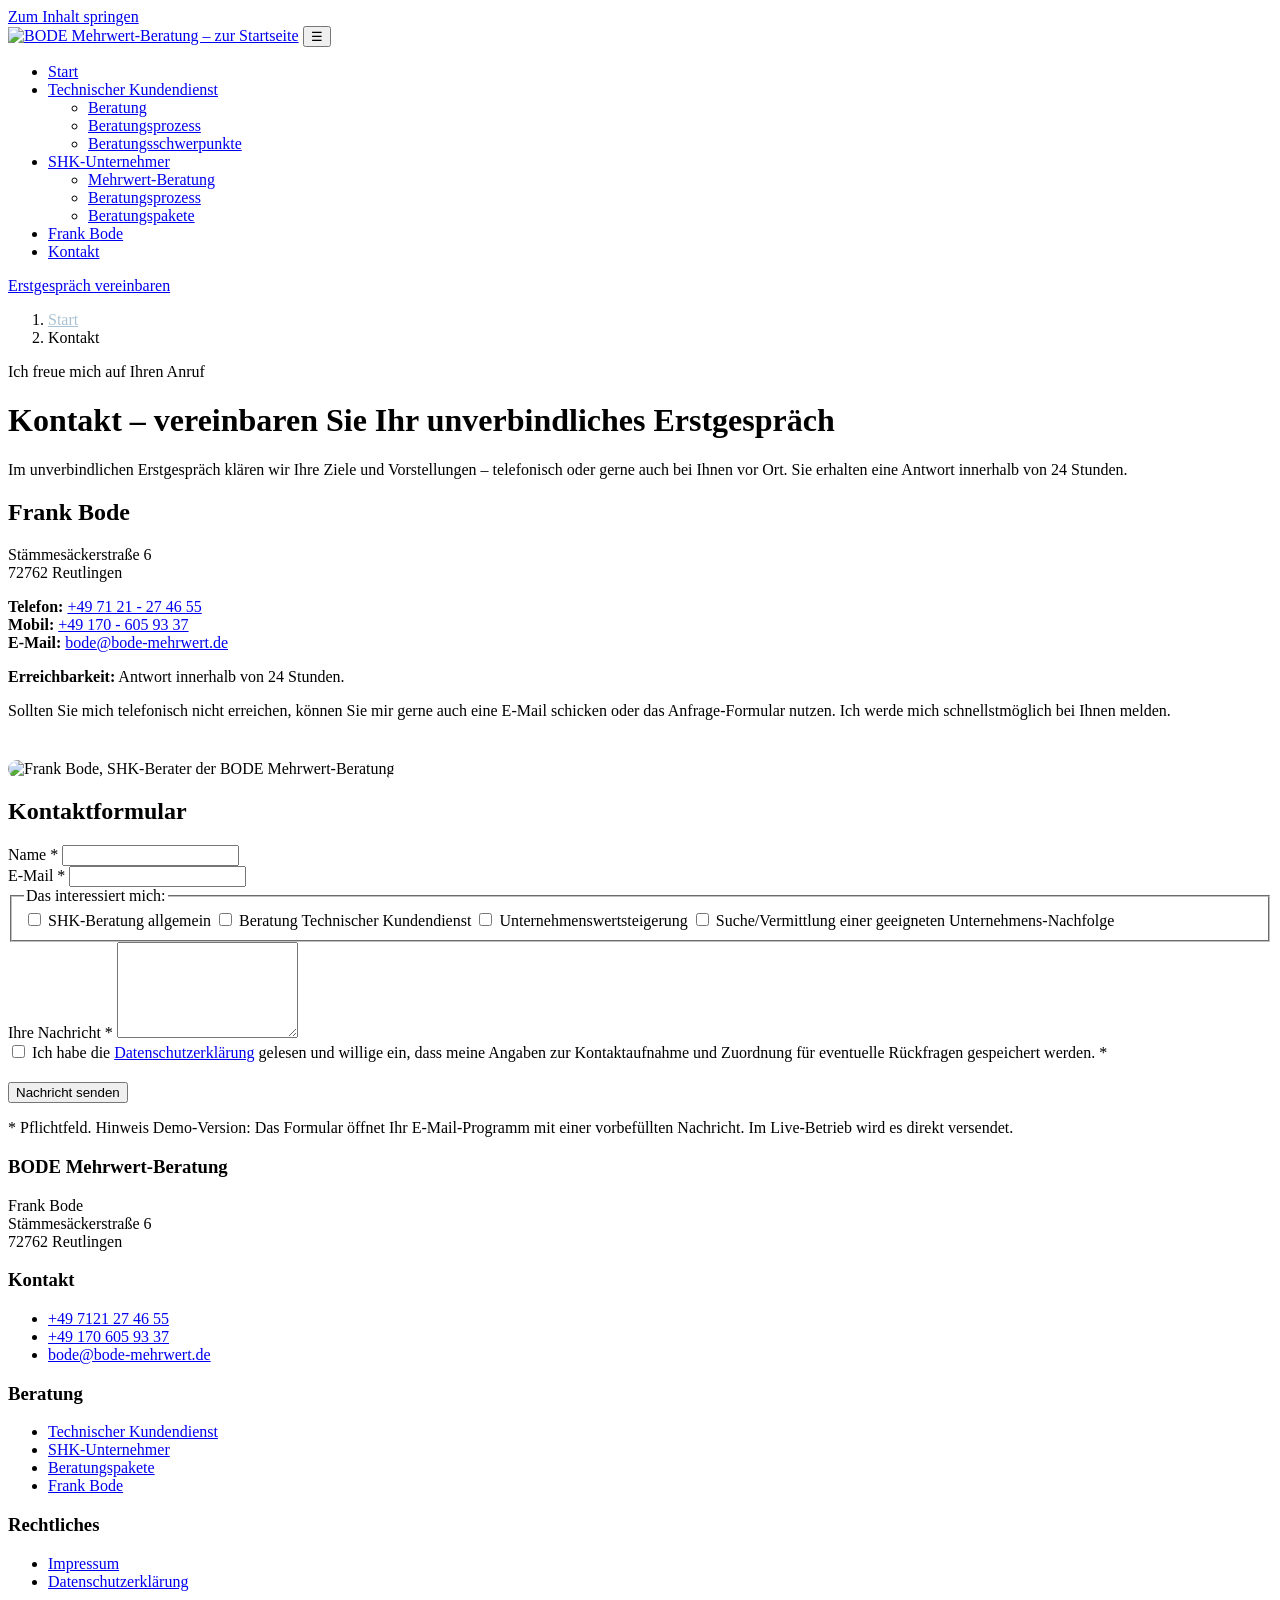
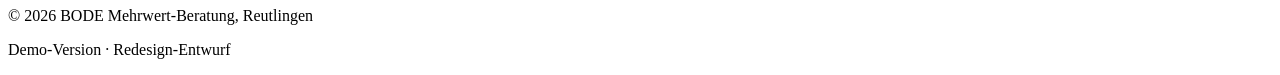
==== kontakt.html @ fac79a37 "Add files via upload" ====
<!DOCTYPE html>
<html lang="de">
<head>
<meta charset="utf-8">
<meta name="viewport" content="width=device-width, initial-scale=1.0">
<title>Kontakt – Unverbindliches Erstgespräch vereinbaren | BODE Mehrwert-Beratung</title>
<meta name="description" content="Kontakt zur BODE Mehrwert-Beratung in Reutlingen: Telefon, E-Mail oder Kontaktformular. Unverbindliches Erstgespräch – Antwort innerhalb von 24 Stunden.">
<meta name="robots" content="index,follow">
<link rel="preconnect" href="https://fonts.googleapis.com">
<link rel="preconnect" href="https://fonts.gstatic.com" crossorigin>
<link href="https://fonts.googleapis.com/css2?family=Inter:wght@400;500;600;700;800&display=swap" rel="stylesheet">
<link rel="stylesheet" href="css/style.css">
<script type="application/ld+json">
{
  "@context": "https://schema.org",
  "@type": "ProfessionalService",
  "name": "BODE Mehrwert-Beratung",
  "founder": { "@type": "Person", "name": "Frank Bode" },
  "address": {
    "@type": "PostalAddress",
    "streetAddress": "Stämmesäckerstraße 6",
    "postalCode": "72762",
    "addressLocality": "Reutlingen",
    "addressCountry": "DE"
  },
  "telephone": "+497121274655",
  "email": "bode@bode-mehrwert.de",
  "areaServed": ["DE", "AT", "CH"]
}
</script>
<script type="application/ld+json">
{
  "@context": "https://schema.org",
  "@type": "BreadcrumbList",
  "itemListElement": [
    { "@type": "ListItem", "position": 1, "name": "Start", "item": "index.html" },
    { "@type": "ListItem", "position": 2, "name": "Kontakt", "item": "kontakt.html" }
  ]
}
</script>
</head>
<body>
<a class="skip-link" href="#inhalt">Zum Inhalt springen</a>

<header class="site-header">
  <div class="container header-inner">
    <a class="logo" href="index.html"><img src="assets/logo.webp" alt="BODE Mehrwert-Beratung – zur Startseite" width="99" height="30"></a>
    <button class="nav-toggle" aria-expanded="false" aria-label="Menü öffnen">☰</button>
    <nav class="main-nav" aria-label="Hauptnavigation">
      <ul>
        <li><a href="index.html">Start</a></li>
        <li class="has-sub"><a href="beratung.html">Technischer Kundendienst</a>
          <ul>
            <li><a href="beratung.html">Beratung</a></li>
            <li><a href="beratungsprozess-techn-kundendienst.html">Beratungsprozess</a></li>
            <li><a href="beratungsschwerpunkte.html">Beratungsschwerpunkte</a></li>
          </ul>
        </li>
        <li class="has-sub"><a href="mehrwert-beratung.html">SHK-Unternehmer</a>
          <ul>
            <li><a href="mehrwert-beratung.html">Mehrwert-Beratung</a></li>
            <li><a href="beratungsprozess.html">Beratungsprozess</a></li>
            <li><a href="beratungspakete.html">Beratungspakete</a></li>
          </ul>
        </li>
        <li><a href="frank-bode.html">Frank Bode</a></li>
        <li><a href="kontakt.html" aria-current="page">Kontakt</a></li>
      </ul>
    </nav>
    <a class="btn btn-sm header-cta" href="kontakt.html">Erstgespräch vereinbaren</a>
  </div>
</header>

<main id="inhalt">

  <div class="hero">
    <div class="container">
      <nav class="breadcrumb" aria-label="Brotkrumen">
        <ol><li><a href="index.html" style="color:#a9c2d3">Start</a></li><li>Kontakt</li></ol>
      </nav>
      <span class="kicker">Ich freue mich auf Ihren Anruf</span>
      <h1>Kontakt – vereinbaren Sie Ihr unverbindliches Erstgespräch</h1>
      <p class="lead">Im unverbindlichen Erstgespräch klären wir Ihre Ziele und Vorstellungen – telefonisch oder gerne auch bei Ihnen vor Ort. Sie erhalten eine Antwort innerhalb von 24 Stunden.</p>
    </div>
  </div>

  <section>
    <div class="container contact-grid">
      <div>
        <div class="contact-card">
          <h2>Frank Bode</h2>
          <p>Stämmesäckerstraße 6<br>72762 Reutlingen</p>
          <p><strong>Telefon:</strong> <a href="tel:+497121274655">+49 71 21 - 27 46 55</a><br>
          <strong>Mobil:</strong> <a href="tel:+491706059337">+49 170 - 605 93 37</a><br>
          <strong>E-Mail:</strong> <a href="mailto:bode@bode-mehrwert.de">bode@bode-mehrwert.de</a></p>
          <p><strong>Erreichbarkeit:</strong> Antwort innerhalb von 24 Stunden.</p>
          <p>Sollten Sie mich telefonisch nicht erreichen, können Sie mir gerne auch eine E-Mail schicken oder das Anfrage-Formular nutzen. Ich werde mich schnellstmöglich bei Ihnen melden.</p>
        </div>
        <img src="https://www.bode-mehrwert.de/files/bode/Frank_Bode_Beratung-SHK.jpg" alt="Frank Bode, SHK-Berater der BODE Mehrwert-Beratung" loading="lazy" style="margin-top:24px;border-radius:12px">
      </div>

      <div>
        <h2>Kontaktformular</h2>
        <form id="kontaktformular" novalidate>
          <div class="field">
            <label for="name">Name *</label>
            <input type="text" id="name" name="name" required autocomplete="name">
          </div>
          <div class="field">
            <label for="email">E-Mail *</label>
            <input type="email" id="email" name="email" required autocomplete="email">
          </div>
          <fieldset>
            <legend>Das interessiert mich:</legend>
            <label class="check"><input type="checkbox" name="interesse" value="SHK-Beratung allgemein"> SHK-Beratung allgemein</label>
            <label class="check"><input type="checkbox" name="interesse" value="Beratung Technischer Kundendienst"> Beratung Technischer Kundendienst</label>
            <label class="check"><input type="checkbox" name="interesse" value="Unternehmenswertsteigerung"> Unternehmenswertsteigerung</label>
            <label class="check"><input type="checkbox" name="interesse" value="Unternehmens-Nachfolge"> Suche/Vermittlung einer geeigneten Unternehmens-Nachfolge</label>
          </fieldset>
          <div class="field">
            <label for="nachricht">Ihre Nachricht *</label>
            <textarea id="nachricht" name="nachricht" rows="6" required></textarea>
          </div>
          <label class="check">
            <input type="checkbox" name="einverstaendnis" required>
            <span>Ich habe die <a href="datenschutz.html">Datenschutzerklärung</a> gelesen und willige ein, dass meine Angaben zur Kontaktaufnahme und Zuordnung für eventuelle Rückfragen gespeichert werden. *</span>
          </label>
          <p style="margin-top:20px"><button class="btn btn-lg" type="submit">Nachricht senden</button></p>
          <p class="form-note">* Pflichtfeld. Hinweis Demo-Version: Das Formular öffnet Ihr E-Mail-Programm mit einer vorbefüllten Nachricht. Im Live-Betrieb wird es direkt versendet.</p>
        </form>
      </div>
    </div>
  </section>

</main>

<footer class="site-footer">
  <div class="container">
    <div class="footer-grid">
      <div>
        <h3>BODE Mehrwert-Beratung</h3>
        <p>Frank Bode<br>Stämmesäckerstraße 6<br>72762 Reutlingen</p>
      </div>
      <div>
        <h3>Kontakt</h3>
        <ul>
          <li><a href="tel:+497121274655">+49 7121 27 46 55</a></li>
          <li><a href="tel:+491706059337">+49 170 605 93 37</a></li>
          <li><a href="mailto:bode@bode-mehrwert.de">bode@bode-mehrwert.de</a></li>
        </ul>
      </div>
      <div>
        <h3>Beratung</h3>
        <ul>
          <li><a href="beratung.html">Technischer Kundendienst</a></li>
          <li><a href="mehrwert-beratung.html">SHK-Unternehmer</a></li>
          <li><a href="beratungspakete.html">Beratungspakete</a></li>
          <li><a href="frank-bode.html">Frank Bode</a></li>
        </ul>
      </div>
      <div>
        <h3>Rechtliches</h3>
        <ul>
          <li><a href="impressum.html">Impressum</a></li>
          <li><a href="datenschutz.html">Datenschutzerklärung</a></li>
        </ul>
      </div>
    </div>
    <div class="footer-bottom">
      <p>© 2026 BODE Mehrwert-Beratung, Reutlingen</p>
      <p>Demo-Version · Redesign-Entwurf</p>
    </div>
  </div>
</footer>
<script src="js/main.js"></script>
</body>
</html>
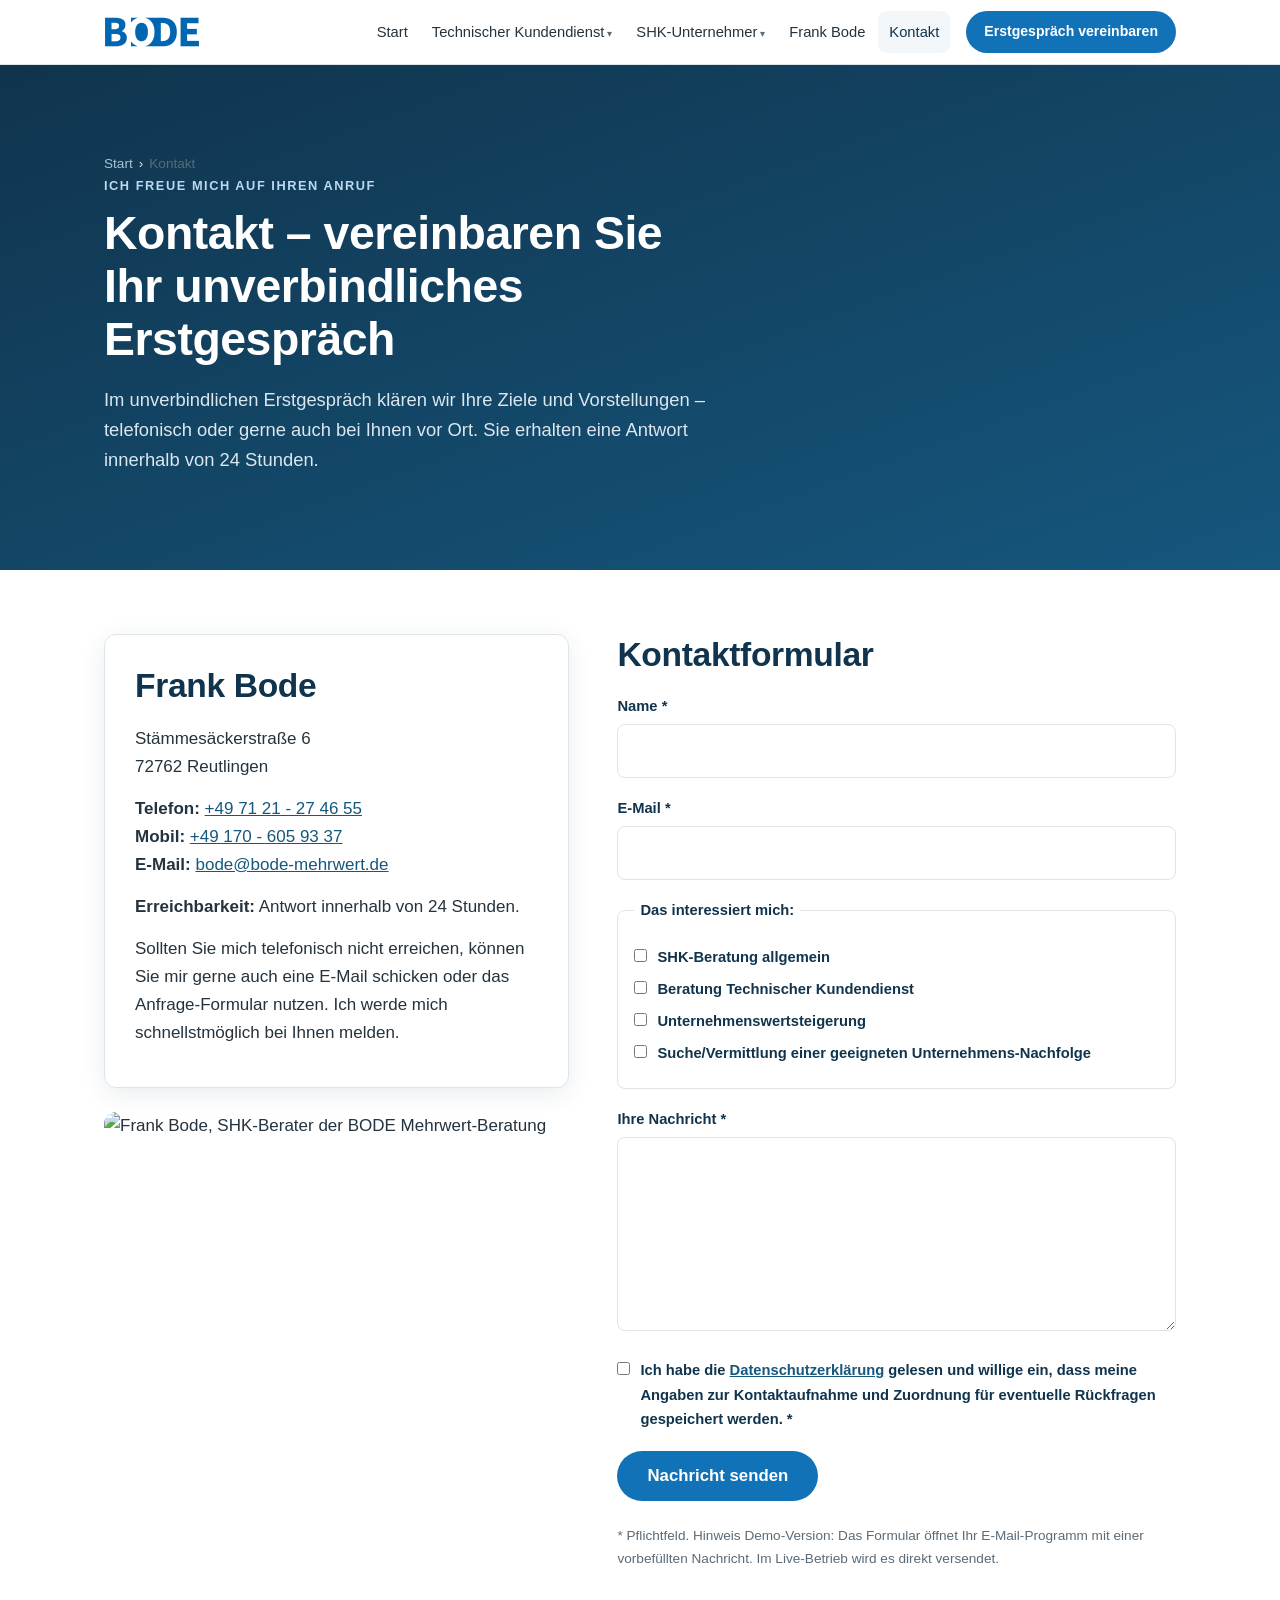
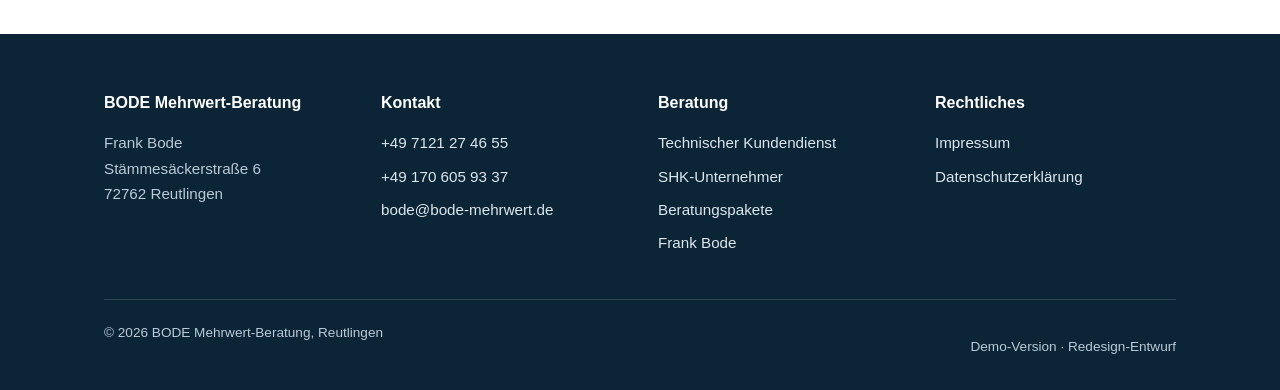
==== commit d9facc26: "Add files via upload" ====
--- a/kontakt.html
+++ b/kontakt.html
@@ -86,7 +86,7 @@
 
   <section>
     <div class="container contact-grid">
-      <div>
+      <div class="contact-info">
         <div class="contact-card">
           <h2>Frank Bode</h2>
           <p>Stämmesäckerstraße 6<br>72762 Reutlingen</p>
@@ -99,7 +99,7 @@
         <img src="https://www.bode-mehrwert.de/files/bode/Frank_Bode_Beratung-SHK.jpg" alt="Frank Bode, SHK-Berater der BODE Mehrwert-Beratung" loading="lazy" style="margin-top:24px;border-radius:12px">
       </div>
 
-      <div>
+      <div class="contact-form">
         <h2>Kontaktformular</h2>
         <form id="kontaktformular" novalidate>
           <div class="field">
--- a/css/style.css
+++ b/css/style.css
@@ -0,0 +1,263 @@
+/* BODE Mehrwert-Beratung – Relaunch-Demo */
+:root {
+  /* ===== AKZENTFARBE ZENTRAL ÄNDERN =====
+     Nur die drei --accent-Werte anpassen, der Rest der Seite folgt automatisch.
+     Aktuell: Logo-Blau. Alternative (früheres Orange): #e8792b / #cf6518 / #fdeedd */
+  --accent: #1272b8;        /* Buttons, Links-Akzente, Kicker */
+  --accent-dark: #0e5c94;   /* Hover-Zustand */
+  --accent-tint: #e8f1f8;   /* helle Fläche (Chips, Badges) */
+  --accent-on-dark: #bcd9ef;/* Akzent-Text auf dunklem Hintergrund */
+
+  --navy: #10344d;
+  --navy-dark: #0b2436;
+  --petrol: #16577e;
+  --bg: #ffffff;
+  --bg-soft: #f4f7f9;
+  --text: #24333e;
+  --text-soft: #5a6b77;
+  --border: #dde5ea;
+  --radius: 12px;
+  --shadow: 0 6px 24px rgba(16, 52, 77, .09);
+  --maxw: 1120px;
+}
+
+* { box-sizing: border-box; margin: 0; padding: 0; }
+html { scroll-behavior: smooth; }
+body {
+  font-family: "Inter", -apple-system, BlinkMacSystemFont, "Segoe UI", Roboto, Helvetica, Arial, sans-serif;
+  color: var(--text);
+  background: var(--bg);
+  line-height: 1.65;
+  font-size: 17px;
+}
+img { max-width: 100%; height: auto; display: block; }
+a { color: var(--petrol); }
+
+.container { max-width: var(--maxw); margin: 0 auto; padding: 0 24px; }
+
+/* Skip link */
+.skip-link {
+  position: absolute; left: -9999px; top: 0; background: var(--navy); color: #fff;
+  padding: 10px 18px; z-index: 200; border-radius: 0 0 8px 0;
+}
+.skip-link:focus { left: 0; }
+
+/* Header */
+.site-header {
+  position: sticky; top: 0; z-index: 100;
+  background: rgba(255, 255, 255, .96);
+  backdrop-filter: blur(8px);
+  border-bottom: 1px solid var(--border);
+}
+.header-inner {
+  display: flex; align-items: center; justify-content: space-between;
+  gap: 16px; min-height: 64px;
+}
+.logo { text-decoration: none; display: flex; align-items: center; flex-shrink: 0; }
+.logo img { height: 30px; width: auto; display: block; }
+
+.main-nav { margin-left: auto; }
+.main-nav ul { list-style: none; display: flex; gap: 2px; align-items: center; }
+.main-nav a {
+  display: block; padding: 9px 11px; text-decoration: none; color: var(--text);
+  font-weight: 500; font-size: .92rem; border-radius: 8px; white-space: nowrap;
+}
+.main-nav a:hover, .main-nav a[aria-current="page"] { background: var(--bg-soft); color: var(--navy); }
+.main-nav li { position: relative; }
+.main-nav li.has-sub > a::after { content: " ▾"; font-size: .7em; color: var(--text-soft); }
+.main-nav li.has-sub > ul {
+  display: none; position: absolute; top: 100%; left: 0; min-width: 240px;
+  background: #fff; border: 1px solid var(--border); border-radius: var(--radius);
+  box-shadow: var(--shadow); padding: 8px; flex-direction: column; gap: 2px;
+}
+.main-nav li.has-sub:hover > ul, .main-nav li.has-sub:focus-within > ul { display: flex; }
+
+.btn {
+  display: inline-block; background: var(--accent); color: #fff !important;
+  font-weight: 600; text-decoration: none; padding: 12px 22px; border-radius: 999px;
+  border: none; cursor: pointer; font-size: .95rem; transition: background .15s ease;
+}
+.btn:hover { background: var(--accent-dark); }
+.btn-outline { background: transparent; color: var(--navy) !important; border: 2px solid var(--navy); }
+.btn-outline:hover { background: var(--navy); color: #fff !important; }
+.btn-lg { padding: 15px 30px; font-size: 1.05rem; margin-bottom:12px;}
+.btn-sm { padding: 9px 18px; font-size: .88rem; white-space: nowrap; }
+
+.nav-toggle { display: none; background: none; border: 1px solid var(--border); border-radius: 8px; padding: 8px 12px; font-size: 1.2rem; cursor: pointer; color: var(--navy); }
+
+/* Hero */
+.hero { background: linear-gradient(160deg, var(--navy) 0%, var(--petrol) 100%); color: #fff; padding: 72px 0 64px; }
+.hero .kicker { color: var(--accent-on-dark); }
+.hero .btn:not(.btn-outline) { background: #fff; color: var(--navy) !important; }
+.hero .btn:not(.btn-outline):hover { background: var(--accent-tint); }
+.hero h1 { font-size: clamp(1.9rem, 4vw, 2.9rem); line-height: 1.15; max-width: 22ch; margin-bottom: 18px; letter-spacing: -.01em; }
+.hero p.lead { font-size: 1.15rem; max-width: 60ch; color: #dbe7ef; margin-bottom: 30px; }
+.hero .hero-ctas { display: flex; gap: 14px; flex-wrap: wrap; }
+.hero .btn-outline { border-color: #fff; color: #fff !important; }
+.hero .btn-outline:hover { background: #fff; color: var(--navy) !important; }
+.hero-grid { display: grid; grid-template-columns: 1.4fr 1fr; gap: 48px; align-items: center; }
+.hero-grid img { border-radius: var(--radius); box-shadow: var(--shadow); }
+
+/* Fact bar */
+.fact-bar { background: var(--navy-dark); color: #cfe0eb; padding: 14px 0; font-size: .95rem; }
+.fact-bar .container { display: flex; gap: 12px 36px; flex-wrap: wrap; justify-content: center; }
+.fact-bar strong { color: #fff; }
+
+/* Sections */
+section { padding: 64px 0; }
+section.alt { background: var(--bg-soft); }
+.kicker { text-transform: uppercase; letter-spacing: .12em; font-size: .8rem; font-weight: 700; color: var(--accent); display: block; margin-bottom: 10px; }
+h2 { font-size: clamp(1.5rem, 3vw, 2.1rem); color: var(--navy); line-height: 1.25; margin-bottom: 18px; letter-spacing: -.01em; }
+h3 { font-size: 1.2rem; color: var(--navy); margin: 26px 0 10px; }
+p + p { margin-top: 14px; }
+.section-intro { max-width: 70ch; color: var(--text-soft); margin-bottom: 36px; }
+
+/* Cards */
+.card-grid { display: grid; grid-template-columns: repeat(auto-fit, minmax(280px, 1fr)); gap: 24px; }
+.card {
+  background: #fff; border: 1px solid var(--border); border-radius: var(--radius);
+  padding: 28px; box-shadow: var(--shadow);
+}
+.card h3 { margin-top: 0; }
+.card ul { padding-left: 20px; margin-top: 10px; }
+.card ul li { margin-bottom: 8px; }
+.card .card-link { display: inline-block; margin-top: 16px; font-weight: 600; text-decoration: none; }
+
+/* Checklist */
+.checklist { list-style: none; margin: 22px 0; }
+.checklist li { padding-left: 34px; position: relative; margin-bottom: 12px; }
+.checklist li::before {
+  content: "✓"; position: absolute; left: 0; top: 0;
+  width: 24px; height: 24px; border-radius: 50%; background: var(--accent);
+  color: #fff; font-size: .8rem; font-weight: 700; display: flex; align-items: center; justify-content: center;
+}
+.checklist.q li::before { content: "?"; background: var(--petrol); }
+
+/* Process steps */
+.steps { counter-reset: step; display: grid; gap: 20px; margin-top: 30px; }
+.step { background: #fff; border: 1px solid var(--border); border-radius: var(--radius); padding: 26px 26px 26px 84px; position: relative; box-shadow: var(--shadow); }
+.step::before {
+  counter-increment: step; content: counter(step);
+  position: absolute; left: 24px; top: 26px; width: 42px; height: 42px;
+  background: var(--navy); color: #fff; border-radius: 50%; font-weight: 700; font-size: 1.1rem;
+  display: flex; align-items: center; justify-content: center;
+}
+.step h3 { margin-top: 0; }
+
+/* Three pillars (Dreisatz) */
+.pillars { display: grid; grid-template-columns: repeat(auto-fit, minmax(260px, 1fr)); gap: 24px; }
+.pillar { background: var(--navy); color: #fff; border-radius: var(--radius); padding: 30px; }
+.pillar:nth-child(2) { background: var(--petrol); }
+.pillar:nth-child(3) { background: var(--accent); }
+.pillar h3 { color: #fff; margin-top: 0; letter-spacing: .06em; }
+.pillar p.sub { font-weight: 600; margin-bottom: 12px; color: rgba(255,255,255,.9); }
+.pillar ul { list-style: none; }
+.pillar li { padding: 5px 0; border-bottom: 1px solid rgba(255,255,255,.18); font-size: .95rem; }
+.pillar li:last-child { border-bottom: none; }
+
+/* Pricing */
+.pricing { display: grid; grid-template-columns: repeat(auto-fit, minmax(290px, 1fr)); gap: 24px; align-items: stretch; }
+.price-card { background: #fff; border: 1px solid var(--border); border-radius: var(--radius); padding: 30px; box-shadow: var(--shadow); display: flex; flex-direction: column; }
+.price-card.featured { border: 2px solid var(--accent); position: relative; }
+.price-card.featured::before {
+  content: "Beliebt"; position: absolute; top: -13px; left: 50%; transform: translateX(-50%);
+  background: var(--accent); color: #fff; font-size: .75rem; font-weight: 700;
+  padding: 3px 14px; border-radius: 999px; letter-spacing: .06em;
+}
+.price-card h3 { margin-top: 0; font-size: 1.5rem; }
+.price-card .focus { color: var(--accent); font-weight: 600; margin-bottom: 18px; }
+.price-card h4 { font-size: .85rem; letter-spacing: .1em; text-transform: uppercase; color: var(--text-soft); margin: 18px 0 6px; }
+.price-card ul { padding-left: 20px; }
+.price-card li { margin-bottom: 6px; font-size: .95rem; }
+.price-card .btn { margin-top: auto; text-align: center; }
+.price-card p { font-size: .95rem; }
+
+/* Quote */
+blockquote.pull {
+  border-left: 4px solid var(--accent); background: var(--bg-soft);
+  padding: 26px 30px; border-radius: 0 var(--radius) var(--radius) 0;
+  font-size: 1.15rem; color: var(--navy); font-style: italic; margin: 30px 0;
+}
+blockquote.pull footer { font-style: normal; font-size: .9rem; color: var(--text-soft); margin-top: 12px; }
+
+/* Testimonials */
+.testimonials { display: grid; grid-template-columns: repeat(auto-fit, minmax(280px, 1fr)); gap: 24px; }
+.testimonial { background: #fff; border: 1px dashed var(--accent); border-radius: var(--radius); padding: 26px; }
+.testimonial .placeholder-tag { display: inline-block; background: var(--accent-tint); color: var(--accent-dark); font-size: .72rem; font-weight: 700; letter-spacing: .08em; text-transform: uppercase; padding: 3px 10px; border-radius: 999px; margin-bottom: 12px; }
+.testimonial footer { margin-top: 14px; font-weight: 600; color: var(--navy); font-size: .92rem; }
+
+/* FAQ */
+.faq details {
+  background: #fff; border: 1px solid var(--border); border-radius: var(--radius);
+  padding: 0; margin-bottom: 12px; box-shadow: var(--shadow); overflow: hidden;
+}
+.faq summary {
+  cursor: pointer; font-weight: 600; color: var(--navy); padding: 18px 22px;
+  list-style: none; position: relative; padding-right: 48px;
+}
+.faq summary::-webkit-details-marker { display: none; }
+.faq summary::after { content: "+"; position: absolute; right: 20px; top: 50%; transform: translateY(-50%); font-size: 1.4rem; color: var(--accent); }
+.faq details[open] summary::after { content: "–"; }
+.faq details > div { padding: 0 22px 20px; color: var(--text-soft); }
+
+/* Two-col */
+.two-col { display: grid; grid-template-columns: 1fr 1fr; gap: 48px; align-items: center; }
+.two-col img { border-radius: var(--radius); box-shadow: var(--shadow); }
+
+/* Experiment gallery */
+.experiment-pair { display: grid; grid-template-columns: 1fr 1fr; gap: 16px; margin: 18px 0 30px; }
+.experiment-pair img { border-radius: var(--radius); box-shadow: var(--shadow); }
+
+/* CTA band */
+.cta-band { background: linear-gradient(135deg, var(--accent) 0%, var(--accent-dark) 100%); color: #fff; text-align: center; }
+.cta-band h2 { color: #fff; }
+.cta-band p { max-width: 60ch; margin: 0 auto 26px; color: var(--accent-on-dark); }
+.cta-band .btn { background: #fff; color: var(--navy) !important; }
+.cta-band .btn:hover { background: var(--bg-soft); }
+.cta-meta { margin-top: 16px; font-size: .95rem; color: var(--accent-on-dark); }
+.cta-meta a { color: #fff; }
+
+/* Contact */
+.contact-grid { display: grid; grid-template-columns: 1fr 1.2fr; gap: 48px; align-items: start; }
+.contact-card { background: #fff; border: 1px solid var(--border); border-radius: var(--radius); padding: 30px; box-shadow: var(--shadow); }
+.contact-card p { margin-bottom: 10px; }
+form .field { margin-bottom: 18px; }
+form label { display: block; font-weight: 600; font-size: .92rem; margin-bottom: 6px; color: var(--navy); }
+form input[type="text"], form input[type="email"], form textarea {
+  width: 100%; padding: 12px 14px; border: 1px solid var(--border); border-radius: 8px;
+  font: inherit; background: #fff;
+}
+form input:focus, form textarea:focus { outline: 2px solid var(--petrol); border-color: var(--petrol); }
+form fieldset { border: 1px solid var(--border); border-radius: 8px; padding: 14px 16px; margin-bottom: 18px; }
+form legend { font-weight: 600; font-size: .92rem; color: var(--navy); padding: 0 6px; }
+form .check { display: flex; gap: 10px; align-items: flex-start; font-size: .92rem; margin: 8px 0; }
+form .check input { margin-top: 4px; }
+.form-note { font-size: .85rem; color: var(--text-soft); margin-top: 12px; }
+
+/* Breadcrumb */
+.breadcrumb { font-size: .85rem; color: var(--text-soft); padding: 16px 0 0; }
+.breadcrumb ol { list-style: none; display: flex; flex-wrap: wrap; gap: 6px; }
+.breadcrumb li + li::before { content: "›"; margin-right: 6px; color: var(--border); }
+.breadcrumb a { color: var(--text-soft); text-decoration: none; }
+.breadcrumb a:hover { color: var(--petrol); }
+
+/* Footer */
+.site-footer { background: var(--navy-dark); color: #b9cbd8; padding: 56px 0 32px; margin-top: 0; font-size: .95rem; }
+.footer-grid { display: grid; grid-template-columns: repeat(auto-fit, minmax(220px, 1fr)); gap: 36px; margin-bottom: 36px; }
+.site-footer h3 { color: #fff; font-size: 1rem; margin: 0 0 14px; }
+.site-footer ul { list-style: none; }
+.site-footer li { margin-bottom: 8px; }
+.site-footer a { color: #dbe7ef; text-decoration: none; }
+.site-footer a:hover { color: #fff; text-decoration: underline; }
+.footer-bottom { border-top: 1px solid rgba(255,255,255,.14); padding-top: 22px; display: flex; justify-content: space-between; flex-wrap: wrap; gap: 12px; font-size: .85rem; }
+
+/* Responsive */
+@media (max-width: 920px) {
+  .hero-grid, .two-col, .contact-grid { grid-template-columns: 1fr; }
+  .nav-toggle { display: block; }
+  .main-nav { display: none; position: absolute; top: 100%; left: 0; right: 0; background: #fff; border-bottom: 1px solid var(--border); box-shadow: var(--shadow); }
+  .main-nav.open { display: block; }
+  .main-nav ul { flex-direction: column; align-items: stretch; padding: 12px 20px; }
+  .main-nav li.has-sub > ul { display: flex; position: static; box-shadow: none; border: none; padding-left: 18px; }
+  .header-cta { display: none; }
+}
